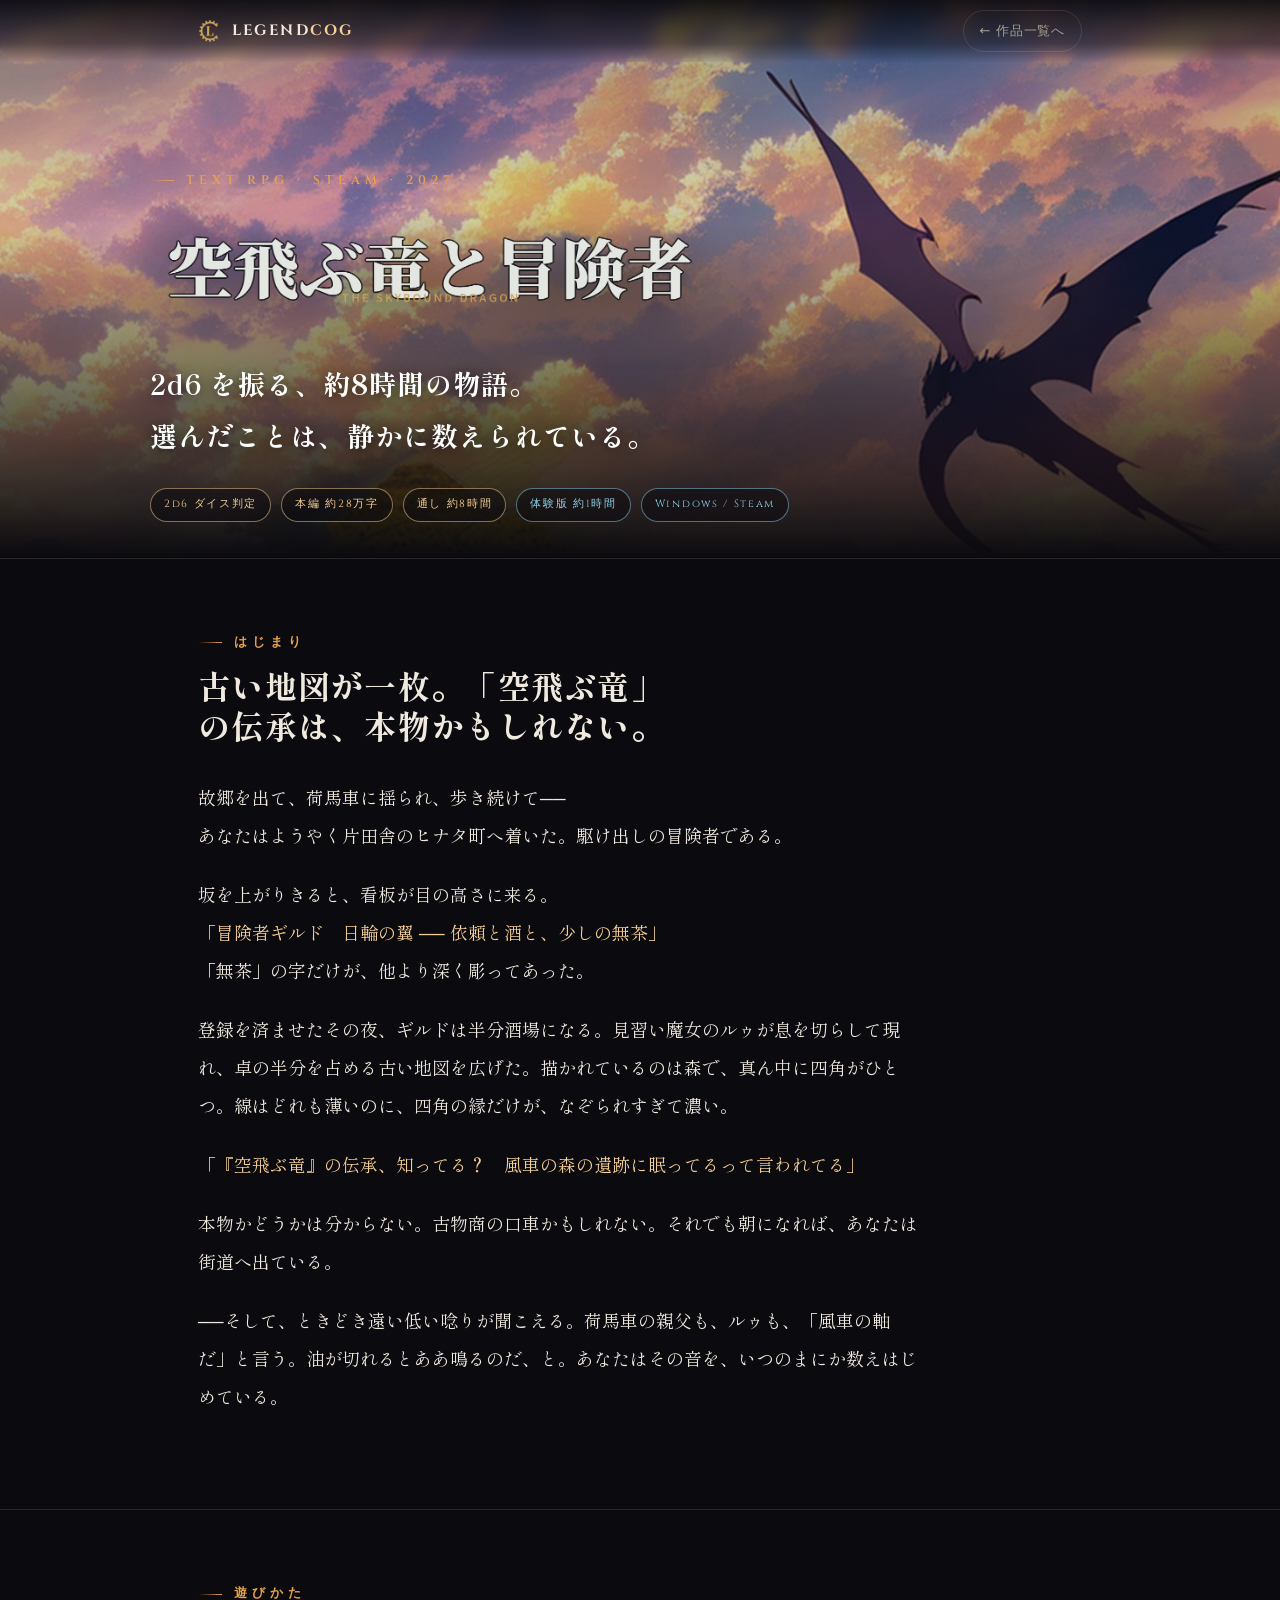
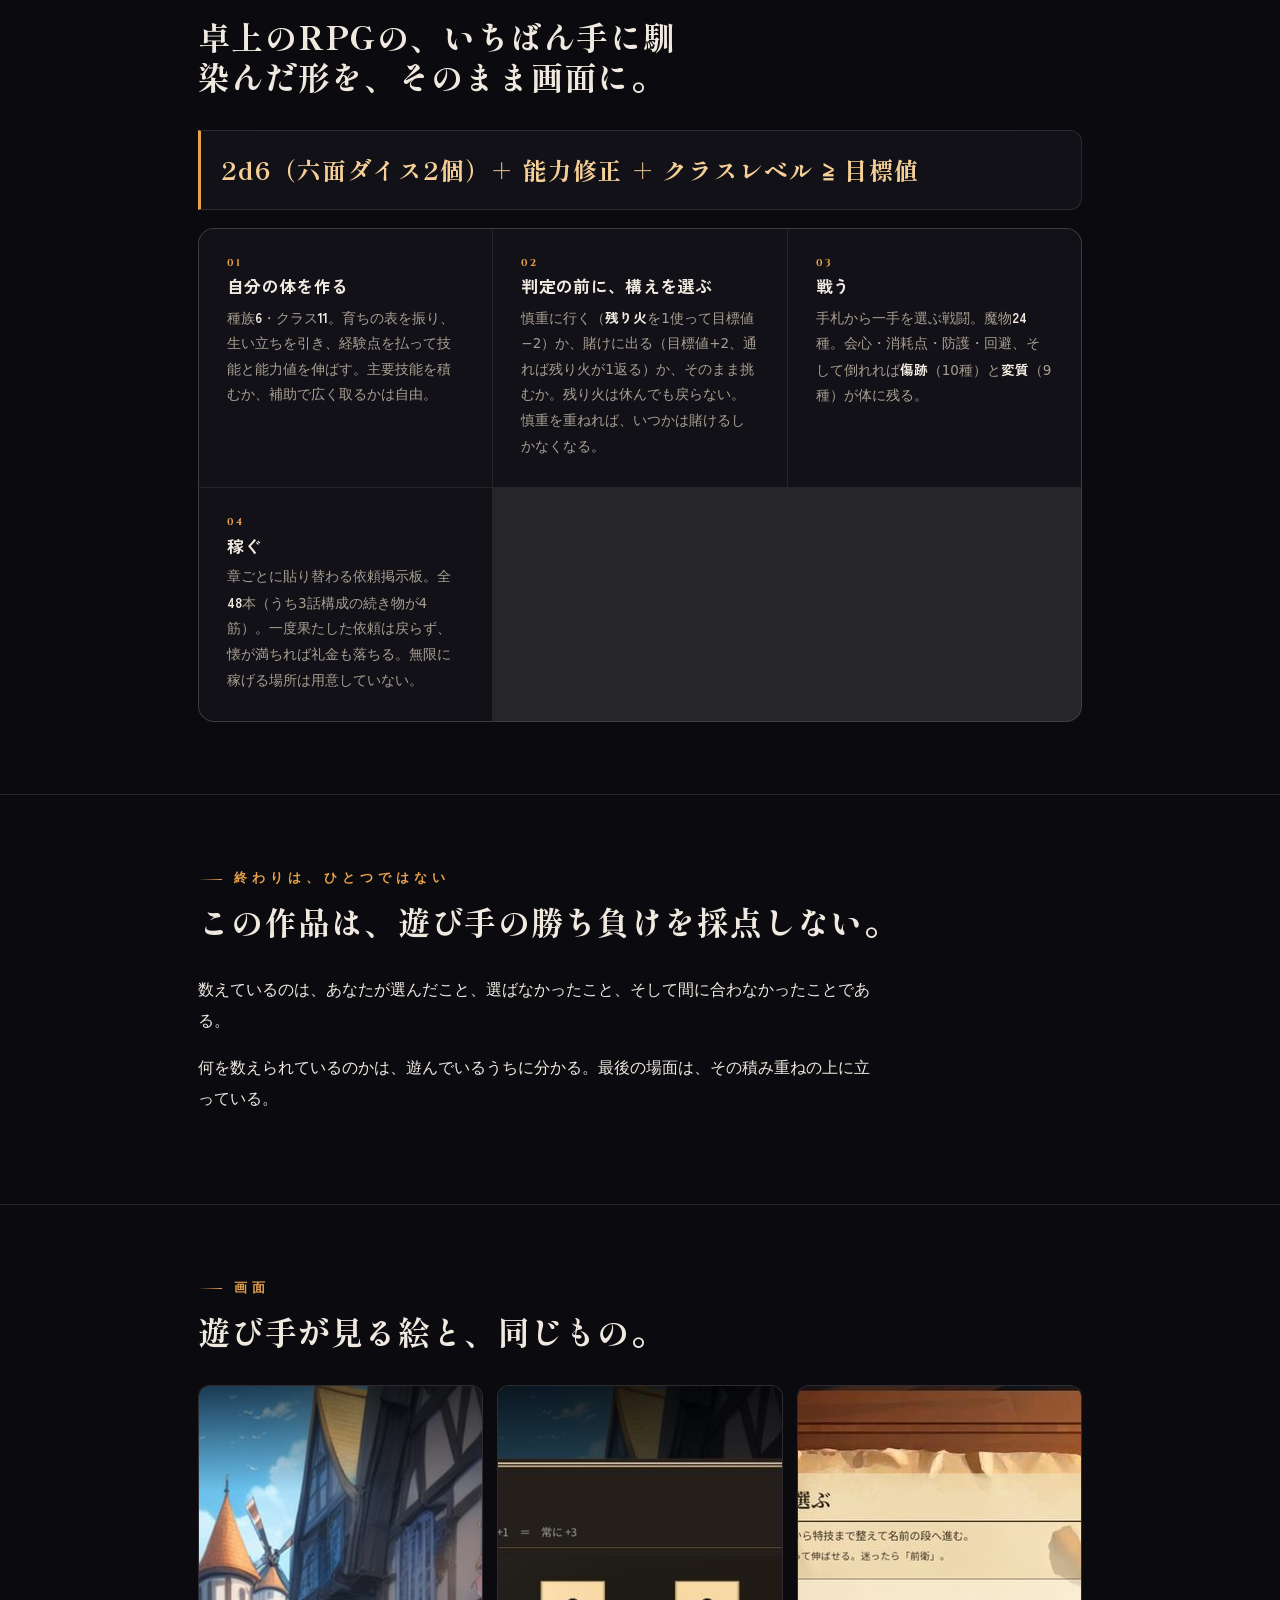
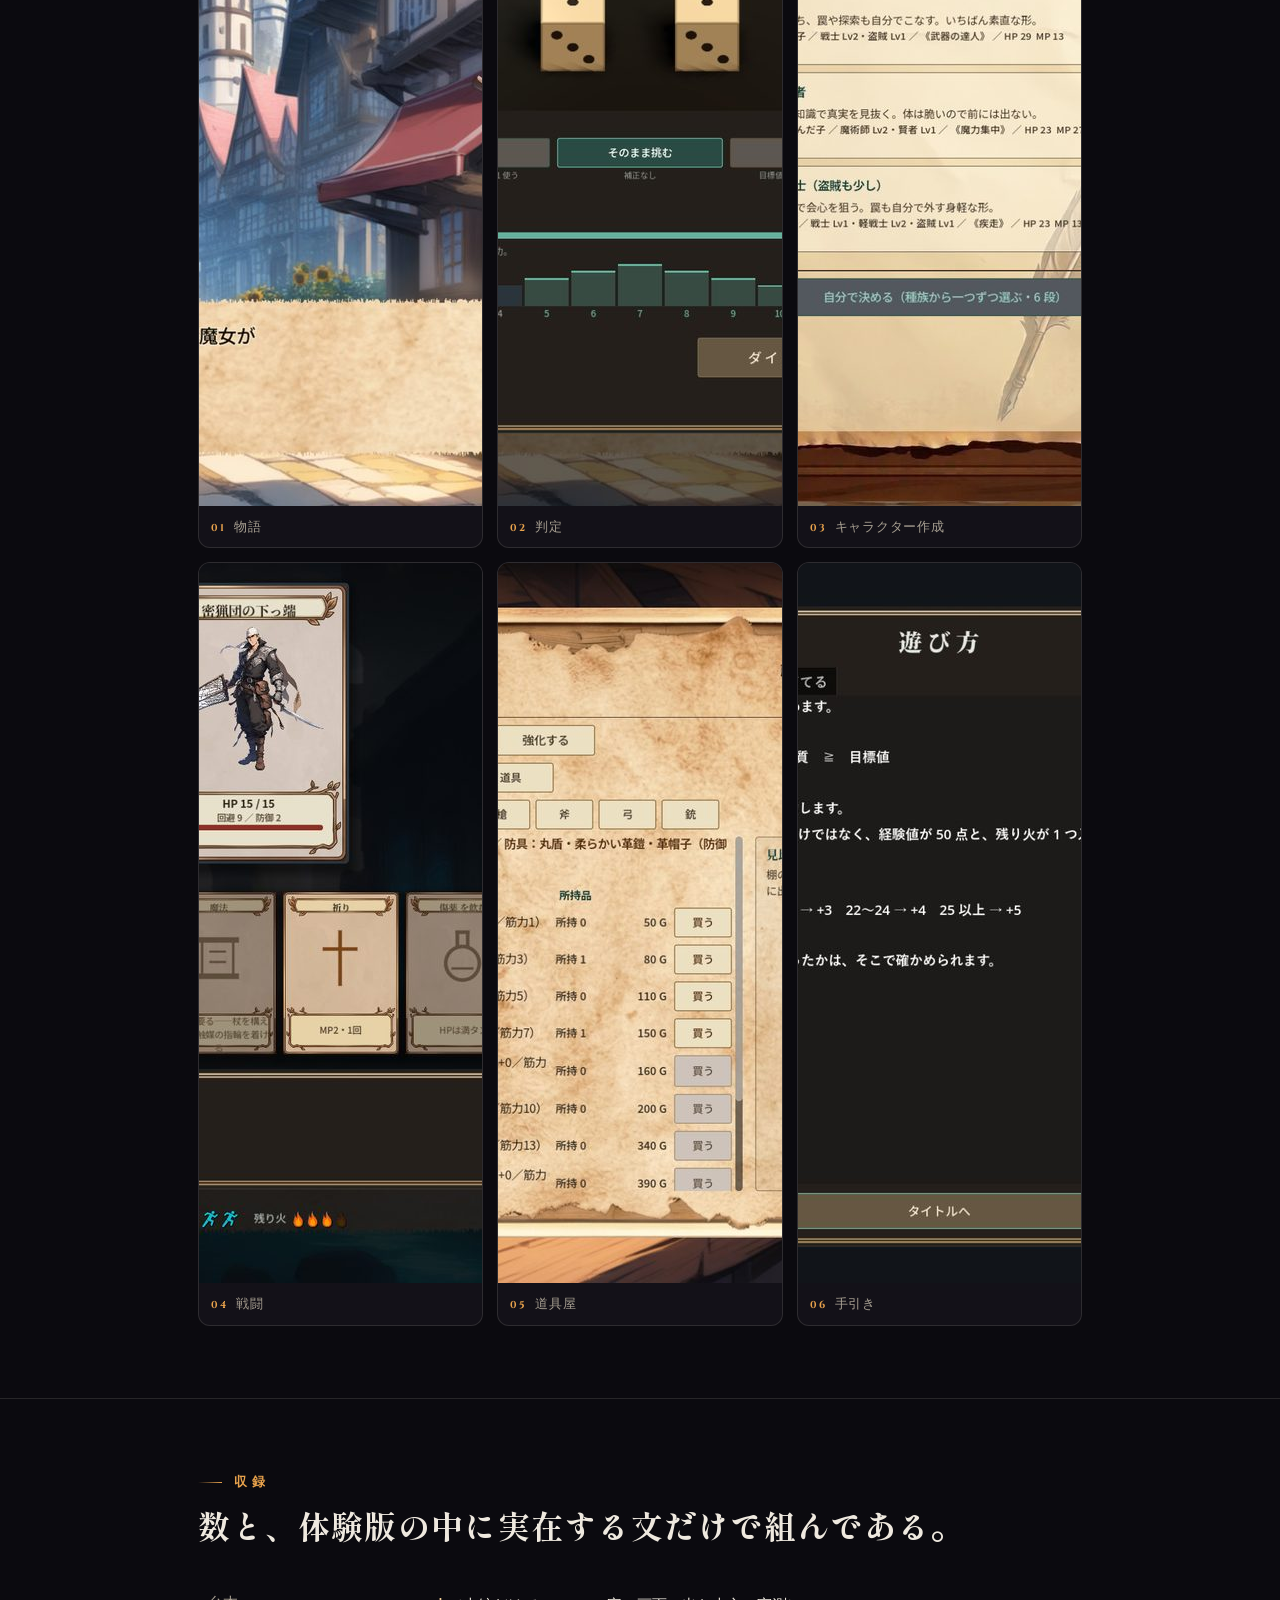
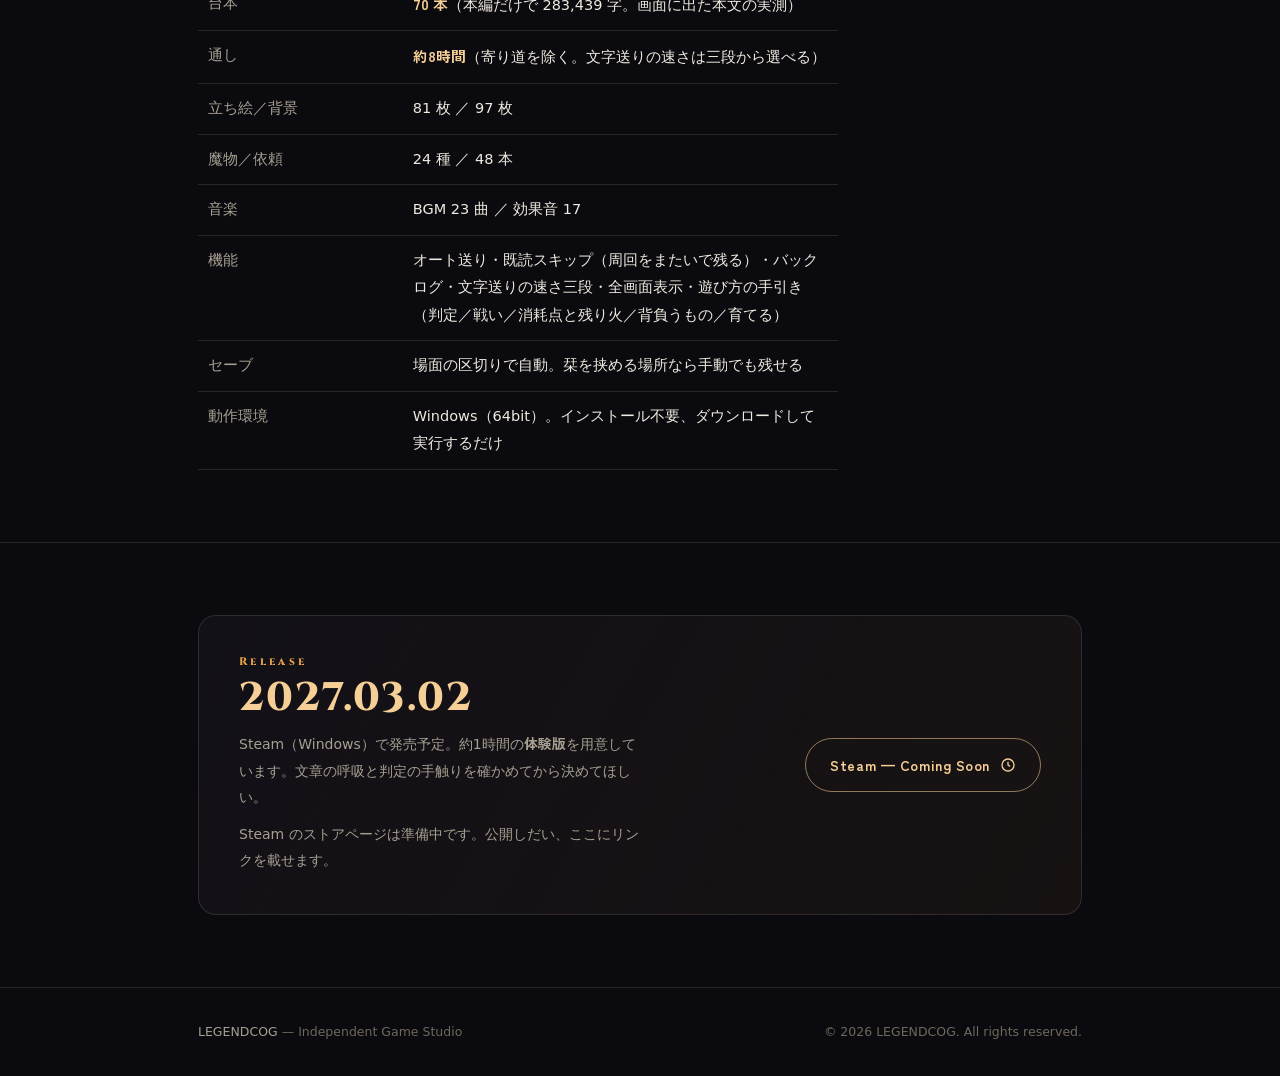
==== dragon/index.html @ fe3af1cb "『空飛ぶ竜と冒険者』の紹介ページを追加し、作品一覧の先頭に掲載 - /dragon/：Steam 向けに用意した紹介文（体験版で遊べる範囲まで）と画面写真6枚・字なしの横長絵・題字ロゴを流用した紹介ペ" ====
<!doctype html>
<html lang="ja">
<head>
<meta charset="utf-8">
<meta name="viewport" content="width=device-width,initial-scale=1,viewport-fit=cover">
<title>空飛ぶ竜と冒険者 — LEGENDCOG</title>
<meta name="description" content="2d6のダイス判定で進むテキストRPG『空飛ぶ竜と冒険者』。通し約8時間、本編だけで約28万字。終わりはひとつではない。Steam（Windows）で2027年3月2日発売予定、体験版あり。LEGENDCOG 制作。">
<meta property="og:type" content="website">
<meta property="og:site_name" content="LEGENDCOG">
<meta property="og:title" content="空飛ぶ竜と冒険者 — 2d6を振る、約8時間の物語">
<meta property="og:description" content="2d6のダイス判定で進むテキストRPG。通し約8時間、本編だけで約28万字。選んだことは、静かに数えられている。Steam で2027年3月2日発売予定。">
<meta property="og:url" content="https://legendcog.com/dragon/">
<meta property="og:image" content="https://legendcog.com/assets/dragon/capsule.jpg">
<meta property="og:image:width" content="1232">
<meta property="og:image:height" content="706">
<meta property="og:locale" content="ja_JP">
<meta name="twitter:card" content="summary_large_image">
<meta name="twitter:title" content="空飛ぶ竜と冒険者 — 2d6を振る、約8時間の物語">
<meta name="twitter:description" content="2d6のダイス判定で進むテキストRPG。通し約8時間、本編だけで約28万字。終わりはひとつではない。">
<meta name="twitter:image" content="https://legendcog.com/assets/dragon/capsule.jpg">
<meta name="theme-color" content="#0b0a0f">
<link rel="icon" type="image/png" sizes="32x32" href="../assets/favicon-32.png">
<link rel="apple-touch-icon" sizes="180x180" href="../assets/favicon-180.png">
<link rel="preconnect" href="https://fonts.googleapis.com">
<link rel="preconnect" href="https://fonts.gstatic.com" crossorigin>
<link rel="stylesheet" href="https://fonts.googleapis.com/css2?family=Cinzel:wght@600;800&family=Shippori+Mincho:wght@500;700;800&family=Zen+Kaku+Gothic+New:wght@400;500;700&display=swap">
<style>
/* ──────────────────────────────────────────────────────────────
   空飛ぶ竜と冒険者 — 紹介ページ（LEGENDCOG 公式サイトの1ページ）
   文章は Steam 向けに用意した紹介文（体験版で遊べる範囲まで。ネタバレなし）を流用。
   本体の配布・購入はここでは行わない。Steam のストアページ公開後にリンクを足す。
   ────────────────────────────────────────────────────────────── */
:root{
  color-scheme: dark;
  --bg:#0b0a0f; --bg-2:#131118; --bg-3:#1b1823;
  --fg:#efe9df; --muted:#a79f91; --faint:#6f685d;
  --line:rgba(239,233,223,.12);
  --ember:#e8a24c; --ember-soft:#f5cf96; --sky:#8fd0ea;
  --disp:"Cinzel",serif;
  --serif:"Shippori Mincho","Hiragino Mincho ProN","Yu Mincho",serif;
  --body:"Zen Kaku Gothic New","Hiragino Kaku Gothic ProN","Noto Sans JP",system-ui,sans-serif;
  --maxw:980px;
}
*{box-sizing:border-box}
html{scroll-behavior:smooth}
body{margin:0;background:var(--bg);color:var(--fg);font-family:var(--body);line-height:1.9;-webkit-font-smoothing:antialiased;overflow-x:hidden}
img{max-width:100%;display:block}
a{color:inherit;text-decoration:none}
h1,h2,h3{margin:0;line-height:1.25;text-wrap:balance}
.wrap{width:100%;max-width:var(--maxw);margin-inline:auto;padding-inline:clamp(18px,5vw,48px)}
.eyebrow{display:inline-flex;align-items:center;gap:12px;font-family:var(--disp);font-weight:600;letter-spacing:.4em;text-transform:uppercase;font-size:clamp(10.5px,1.4vw,12.5px);color:var(--ember);margin:0}
.eyebrow::before{content:"";width:24px;height:1px;background:linear-gradient(90deg,transparent,var(--ember));flex:none}

/* ナビ */
.nav{position:fixed;top:0;left:0;right:0;z-index:50;padding-top:env(safe-area-inset-top,0px);background:linear-gradient(to bottom,rgba(11,10,15,.92),rgba(11,10,15,.5) 70%,transparent);backdrop-filter:blur(8px)}
.nav-in{display:flex;align-items:center;justify-content:space-between;height:62px}
.brand{display:flex;align-items:center;gap:10px;font-family:var(--disp);font-weight:800;letter-spacing:.14em;font-size:15px}
.brand img{width:24px;height:24px;object-fit:contain}
.brand b em{font-style:normal;color:var(--ember-soft)}
.back{font-size:13px;color:var(--muted);letter-spacing:.06em;border:1px solid var(--line);border-radius:999px;padding:8px 16px;transition:.2s}
.back:hover{color:var(--fg);border-color:var(--ember)}

/* ヒーロー：字なしの横長絵の上に題名ロゴ */
.hero{position:relative;min-height:clamp(420px,62vh,640px);display:flex;align-items:flex-end;overflow:hidden;isolation:isolate}
.hero img.bg{position:absolute;inset:0;width:100%;height:100%;object-fit:cover;z-index:-2}
.hero::after{content:"";position:absolute;inset:0;z-index:-1;background:linear-gradient(180deg,rgba(11,10,15,.35),rgba(11,10,15,.15) 40%,var(--bg) 100%)}
.hero-in{padding:120px 0 36px;width:100%}
.hero .logo{width:min(560px,80vw);height:auto;margin-bottom:18px;filter:drop-shadow(0 8px 28px rgba(0,0,0,.6))}
.hero .copy{font-family:var(--serif);font-weight:700;font-size:clamp(18px,3.4vw,27px);letter-spacing:.04em;color:#fff;text-shadow:0 2px 14px rgba(0,0,0,.7);max-width:26em}
.tags{display:flex;flex-wrap:wrap;gap:10px;margin-top:18px}
.tag{font-family:var(--disp);font-size:10.5px;letter-spacing:.16em;padding:6px 13px;border-radius:999px;border:1px solid rgba(245,207,150,.5);color:var(--ember-soft);background:rgba(11,10,15,.55)}
.tag.sky{border-color:rgba(143,208,234,.5);color:var(--sky)}

/* 本文 */
section{padding-block:clamp(44px,7vw,72px)}
section + section{border-top:1px solid var(--line)}
.sec-head{display:flex;flex-direction:column;gap:10px;margin-bottom:clamp(22px,4vw,34px)}
.sec-head h2{font-family:var(--serif);font-weight:800;font-size:clamp(22px,4vw,32px);letter-spacing:.04em}
.lead{font-family:var(--serif);font-size:clamp(15.5px,2.1vw,18px);line-height:2.1;color:var(--fg);max-width:40em}
.lead p{margin:0 0 1.2em}
.lead q{quotes:"「" "」";color:var(--ember-soft)}
.prose p{margin:0 0 1.1em;color:var(--fg);max-width:42em}
.prose .note{color:var(--muted);font-size:14px}
.formula{font-family:var(--serif);font-weight:800;font-size:clamp(17px,3vw,24px);letter-spacing:.05em;color:var(--ember-soft);margin:0 0 18px;padding:16px 20px;border:1px solid var(--line);border-left:3px solid var(--ember);background:var(--bg-2);border-radius:0 12px 12px 0}
.plays{display:grid;grid-template-columns:repeat(auto-fit,minmax(230px,1fr));gap:1px;background:var(--line);border:1px solid var(--line);border-radius:16px;overflow:hidden}
.play{background:var(--bg-2);padding:clamp(20px,3vw,28px)}
.play h3{font-size:17px;font-weight:700;margin-bottom:8px;letter-spacing:.02em}
.play h3 small{display:block;font-family:var(--disp);font-size:10px;letter-spacing:.2em;color:var(--ember);margin-bottom:6px}
.play p{margin:0;color:var(--muted);font-size:13.5px}
.play b{color:var(--fg)}

/* 画面写真 */
.shots{display:grid;grid-template-columns:repeat(auto-fit,minmax(280px,1fr));gap:14px}
.shot{border:1px solid var(--line);border-radius:12px;overflow:hidden;background:var(--bg-2);transition:transform .3s,border-color .3s}
.shot:hover{transform:translateY(-3px);border-color:rgba(232,162,76,.6)}
.shot img{aspect-ratio:16/9;width:100%;object-fit:cover}
.shot figcaption{font-size:12.5px;color:var(--muted);padding:9px 12px;letter-spacing:.06em}
.shot figcaption b{font-family:var(--disp);font-size:10px;letter-spacing:.2em;color:var(--ember);margin-right:8px}

/* 収録 */
.spec{width:100%;border-collapse:collapse;font-size:14.5px;max-width:640px}
.spec th,.spec td{text-align:left;padding:11px 10px;border-bottom:1px solid var(--line);vertical-align:top}
.spec th{width:32%;color:var(--muted);font-weight:500}
.spec td b{color:var(--ember-soft)}

/* 発売 */
.release{display:grid;grid-template-columns:1fr auto;gap:24px;align-items:center;padding:clamp(24px,4vw,40px);border:1px solid var(--line);border-radius:18px;background:linear-gradient(120deg,var(--bg-2),rgba(232,162,76,.06))}
.release .date{font-family:var(--disp);font-weight:800;font-size:clamp(24px,5vw,40px);letter-spacing:.06em;color:var(--ember-soft);line-height:1.1}
.release .date small{display:block;font-size:11px;letter-spacing:.3em;color:var(--ember);margin-bottom:8px}
.release p{margin:10px 0 0;color:var(--muted);font-size:14px;max-width:46ch}
.soon{display:inline-flex;align-items:center;gap:10px;padding:13px 24px;border-radius:999px;border:1px solid rgba(245,207,150,.55);color:var(--ember-soft);font-weight:700;font-size:14px;letter-spacing:.04em;white-space:nowrap;cursor:default}
.soon svg{width:16px;height:16px}

footer{border-top:1px solid var(--line);padding-block:32px;color:var(--faint);font-size:12.5px}
.foot{display:flex;flex-wrap:wrap;justify-content:space-between;gap:12px;align-items:center}
.foot a{color:var(--muted)}
.foot a:hover{color:var(--fg)}
@media (max-width:640px){.release{grid-template-columns:1fr}.hero-in{padding-top:96px}}
@media (prefers-reduced-motion:reduce){*{transition:none!important;scroll-behavior:auto!important}}
</style>
</head>
<body>

<header class="nav"><div class="wrap nav-in">
  <a class="brand" href="../" aria-label="LEGENDCOG"><img src="../assets/logo-mark.png" alt="" aria-hidden="true"><b>LEGEND<em>COG</em></b></a>
  <a class="back" href="../#works">← 作品一覧へ</a>
</div></header>

<main>
<section class="hero" style="padding:0">
  <img class="bg" src="../assets/dragon/hero.jpg" alt="" width="1920" height="620">
  <div class="wrap hero-in">
    <p class="eyebrow">Text RPG · Steam · 2027</p>
    <img class="logo" src="../assets/dragon/logo.png" alt="空飛ぶ竜と冒険者" width="1280" height="285" style="margin-top:14px">
    <p class="copy">2d6 を振る、約8時間の物語。<br>選んだことは、静かに数えられている。</p>
    <div class="tags">
      <span class="tag">2d6 ダイス判定</span><span class="tag">本編 約28万字</span><span class="tag">通し 約8時間</span><span class="tag sky">体験版 約1時間</span><span class="tag sky">Windows / Steam</span>
    </div>
  </div>
</section>

<section id="story"><div class="wrap">
  <div class="sec-head"><p class="eyebrow">はじまり</p><h2>古い地図が一枚。「空飛ぶ竜」の伝承は、本物かもしれない。</h2></div>
  <div class="lead">
    <p>故郷を出て、荷馬車に揺られ、歩き続けて──<br>あなたはようやく片田舎のヒナタ町へ着いた。駆け出しの冒険者である。</p>
    <p>坂を上がりきると、看板が目の高さに来る。<br><q>冒険者ギルド　日輪の翼 ── 依頼と酒と、少しの無茶</q><br>「無茶」の字だけが、他より深く彫ってあった。</p>
    <p>登録を済ませたその夜、ギルドは半分酒場になる。見習い魔女のルゥが息を切らして現れ、卓の半分を占める古い地図を広げた。描かれているのは森で、真ん中に四角がひとつ。線はどれも薄いのに、四角の縁だけが、なぞられすぎて濃い。</p>
    <p><q>『空飛ぶ竜』の伝承、知ってる？　風車の森の遺跡に眠ってるって言われてる</q></p>
    <p>本物かどうかは分からない。古物商の口車かもしれない。それでも朝になれば、あなたは街道へ出ている。</p>
    <p>──そして、ときどき遠い低い唸りが聞こえる。荷馬車の親父も、ルゥも、「風車の軸だ」と言う。油が切れるとああ鳴るのだ、と。あなたはその音を、いつのまにか数えはじめている。</p>
  </div>
</div></section>

<section id="play"><div class="wrap">
  <div class="sec-head"><p class="eyebrow">遊びかた</p><h2>卓上のRPGの、いちばん手に馴染んだ形を、そのまま画面に。</h2></div>
  <p class="formula">2d6（六面ダイス2個）＋ 能力修正 ＋ クラスレベル ≧ 目標値</p>
  <div class="plays">
    <div class="play"><h3><small>01</small>自分の体を作る</h3><p>種族<b>6</b>・クラス<b>11</b>。育ちの表を振り、生い立ちを引き、経験点を払って技能と能力値を伸ばす。主要技能を積むか、補助で広く取るかは自由。</p></div>
    <div class="play"><h3><small>02</small>判定の前に、構えを選ぶ</h3><p>慎重に行く（<b>残り火</b>を1使って目標値−2）か、賭けに出る（目標値+2、通れば残り火が1返る）か、そのまま挑むか。残り火は休んでも戻らない。慎重を重ねれば、いつかは賭けるしかなくなる。</p></div>
    <div class="play"><h3><small>03</small>戦う</h3><p>手札から一手を選ぶ戦闘。魔物<b>24</b>種。会心・消耗点・防護・回避、そして倒れれば<b>傷跡</b>（10種）と<b>変質</b>（9種）が体に残る。</p></div>
    <div class="play"><h3><small>04</small>稼ぐ</h3><p>章ごとに貼り替わる依頼掲示板。全<b>48</b>本（うち3話構成の続き物が4筋）。一度果たした依頼は戻らず、懐が満ちれば礼金も落ちる。無限に稼げる場所は用意していない。</p></div>
  </div>
</div></section>

<section id="ending"><div class="wrap">
  <div class="sec-head"><p class="eyebrow">終わりは、ひとつではない</p><h2>この作品は、遊び手の勝ち負けを採点しない。</h2></div>
  <div class="prose">
    <p>数えているのは、あなたが選んだこと、選ばなかったこと、そして間に合わなかったことである。</p>
    <p>何を数えられているのかは、遊んでいるうちに分かる。最後の場面は、その積み重ねの上に立っている。</p>
  </div>
</div></section>

<section id="shots"><div class="wrap">
  <div class="sec-head"><p class="eyebrow">画面</p><h2>遊び手が見る絵と、同じもの。</h2></div>
  <div class="shots">
    <figure class="shot" style="margin:0"><img src="../assets/dragon/shot2.jpg" alt="物語の画面" loading="lazy" width="1280" height="720"><figcaption><b>01</b>物語</figcaption></figure>
    <figure class="shot" style="margin:0"><img src="../assets/dragon/shot3.jpg" alt="判定の画面" loading="lazy" width="1280" height="720"><figcaption><b>02</b>判定</figcaption></figure>
    <figure class="shot" style="margin:0"><img src="../assets/dragon/shot4.jpg" alt="キャラクター作成の画面" loading="lazy" width="1280" height="720"><figcaption><b>03</b>キャラクター作成</figcaption></figure>
    <figure class="shot" style="margin:0"><img src="../assets/dragon/shot5.jpg" alt="戦闘の画面" loading="lazy" width="1280" height="720"><figcaption><b>04</b>戦闘</figcaption></figure>
    <figure class="shot" style="margin:0"><img src="../assets/dragon/shot6.jpg" alt="道具屋の画面" loading="lazy" width="1280" height="720"><figcaption><b>05</b>道具屋</figcaption></figure>
    <figure class="shot" style="margin:0"><img src="../assets/dragon/shot7.jpg" alt="遊び方の手引きの画面" loading="lazy" width="1280" height="720"><figcaption><b>06</b>手引き</figcaption></figure>
  </div>
</div></section>

<section id="spec"><div class="wrap">
  <div class="sec-head"><p class="eyebrow">収録</p><h2>数と、体験版の中に実在する文だけで組んである。</h2></div>
  <table class="spec">
    <tr><th>台本</th><td><b>70 本</b>（本編だけで 283,439 字。画面に出た本文の実測）</td></tr>
    <tr><th>通し</th><td><b>約8時間</b>（寄り道を除く。文字送りの速さは三段から選べる）</td></tr>
    <tr><th>立ち絵／背景</th><td>81 枚 ／ 97 枚</td></tr>
    <tr><th>魔物／依頼</th><td>24 種 ／ 48 本</td></tr>
    <tr><th>音楽</th><td>BGM 23 曲 ／ 効果音 17</td></tr>
    <tr><th>機能</th><td>オート送り・既読スキップ（周回をまたいで残る）・バックログ・文字送りの速さ三段・全画面表示・遊び方の手引き（判定／戦い／消耗点と残り火／背負うもの／育てる）</td></tr>
    <tr><th>セーブ</th><td>場面の区切りで自動。栞を挟める場所なら手動でも残せる</td></tr>
    <tr><th>動作環境</th><td>Windows（64bit）。インストール不要、ダウンロードして実行するだけ</td></tr>
  </table>
</div></section>

<section id="release"><div class="wrap">
  <div class="release">
    <div>
      <div class="date"><small>Release</small>2027.03.02</div>
      <p>Steam（Windows）で発売予定。約1時間の<b>体験版</b>を用意しています。文章の呼吸と判定の手触りを確かめてから決めてほしい。</p>
      <p>Steam のストアページは準備中です。公開しだい、ここにリンクを載せます。</p>
    </div>
    <span class="soon">Steam — Coming Soon <svg viewBox="0 0 24 24" fill="none" stroke="currentColor" stroke-width="2"><circle cx="12" cy="12" r="9"/><path d="M12 7v5l3 2"/></svg></span>
  </div>
</div></section>
</main>

<footer><div class="wrap foot">
  <span><a href="../">LEGENDCOG</a> — Independent Game Studio</span>
  <span>© 2026 LEGENDCOG. All rights reserved.</span>
</div></footer>

</body>
</html>
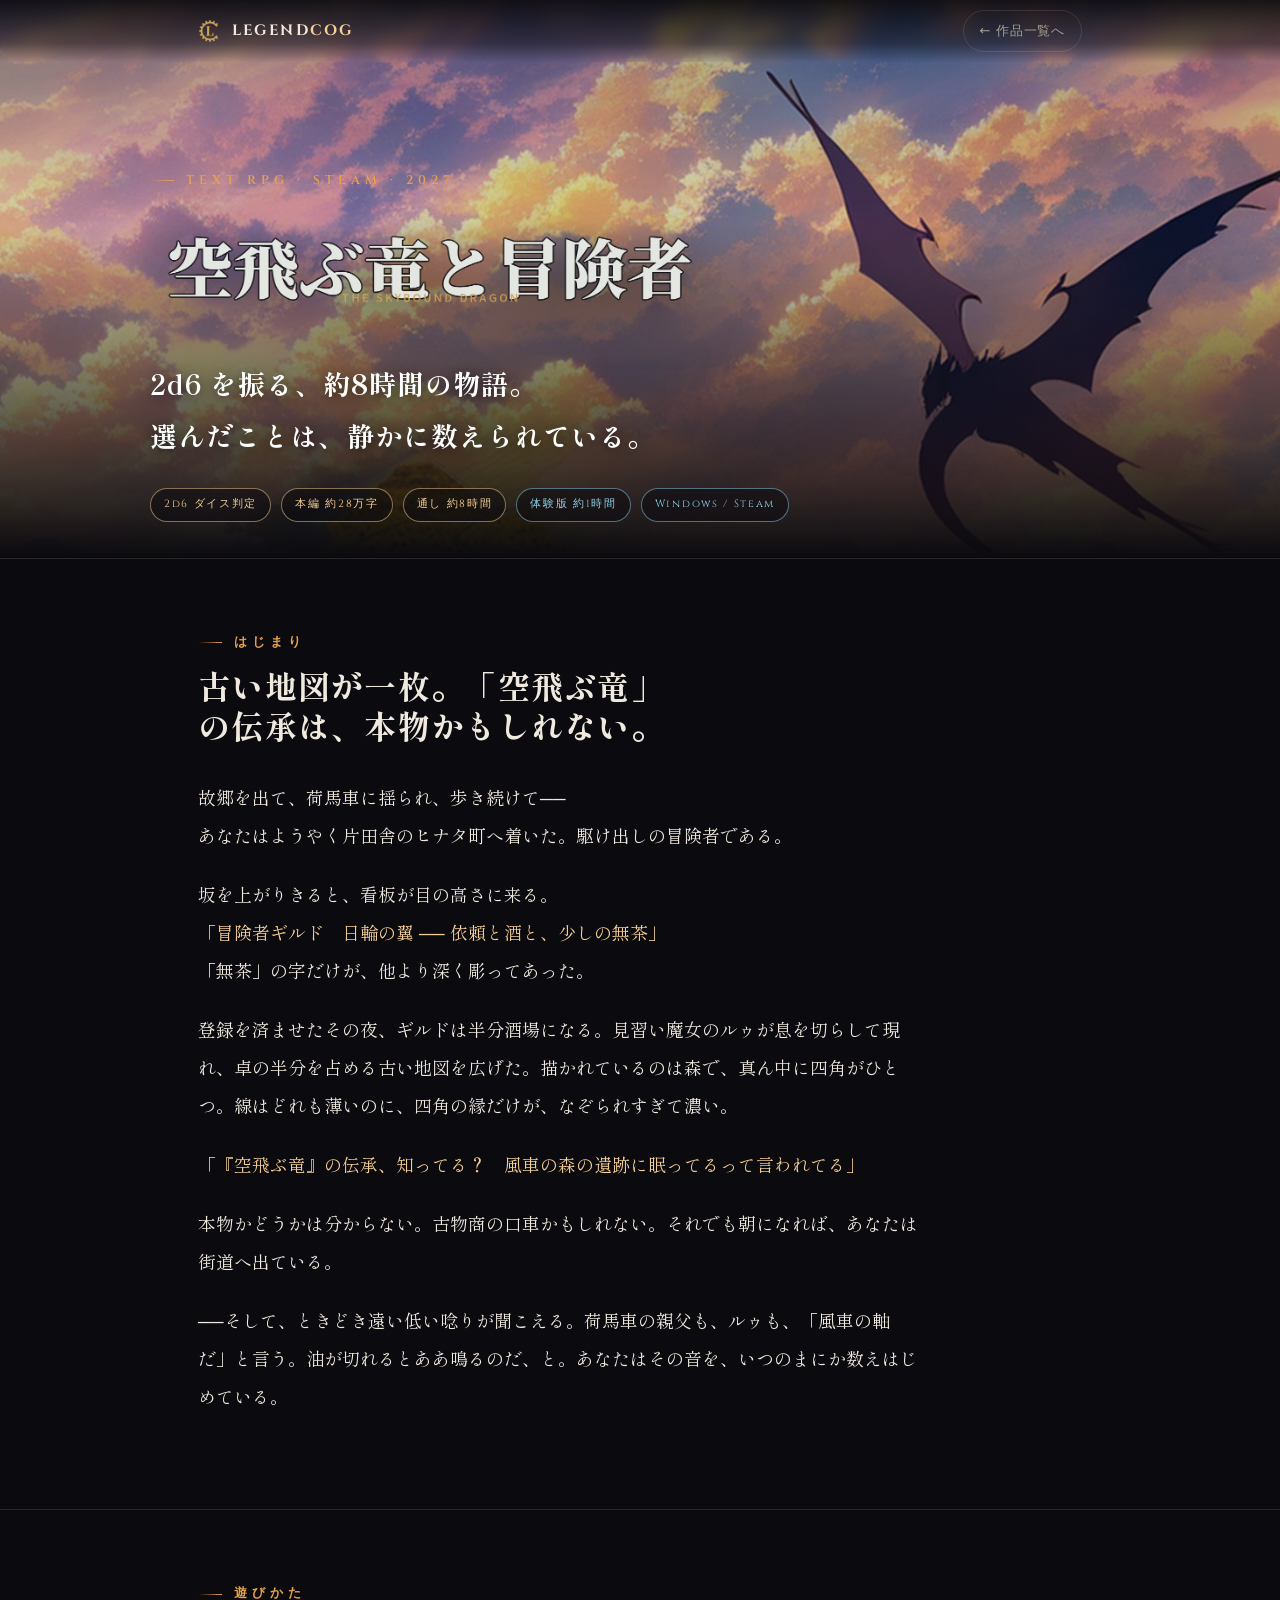
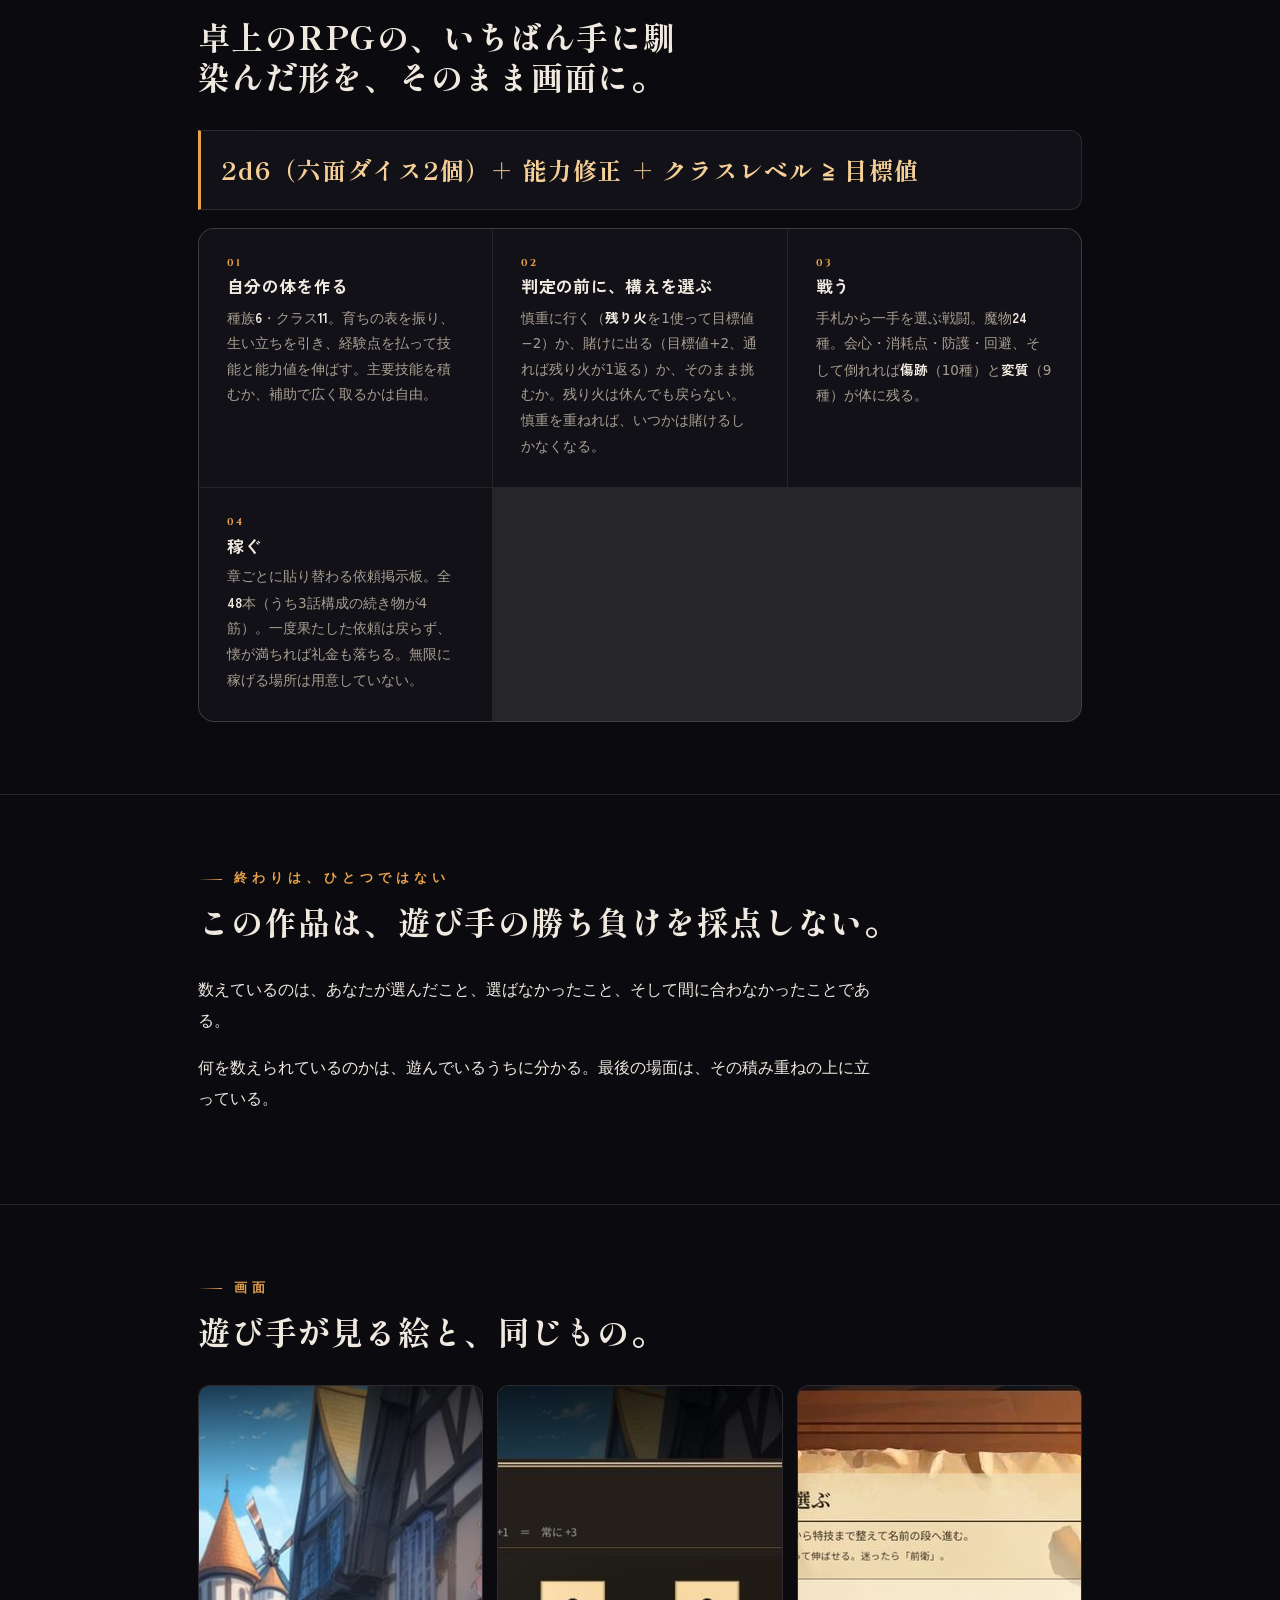
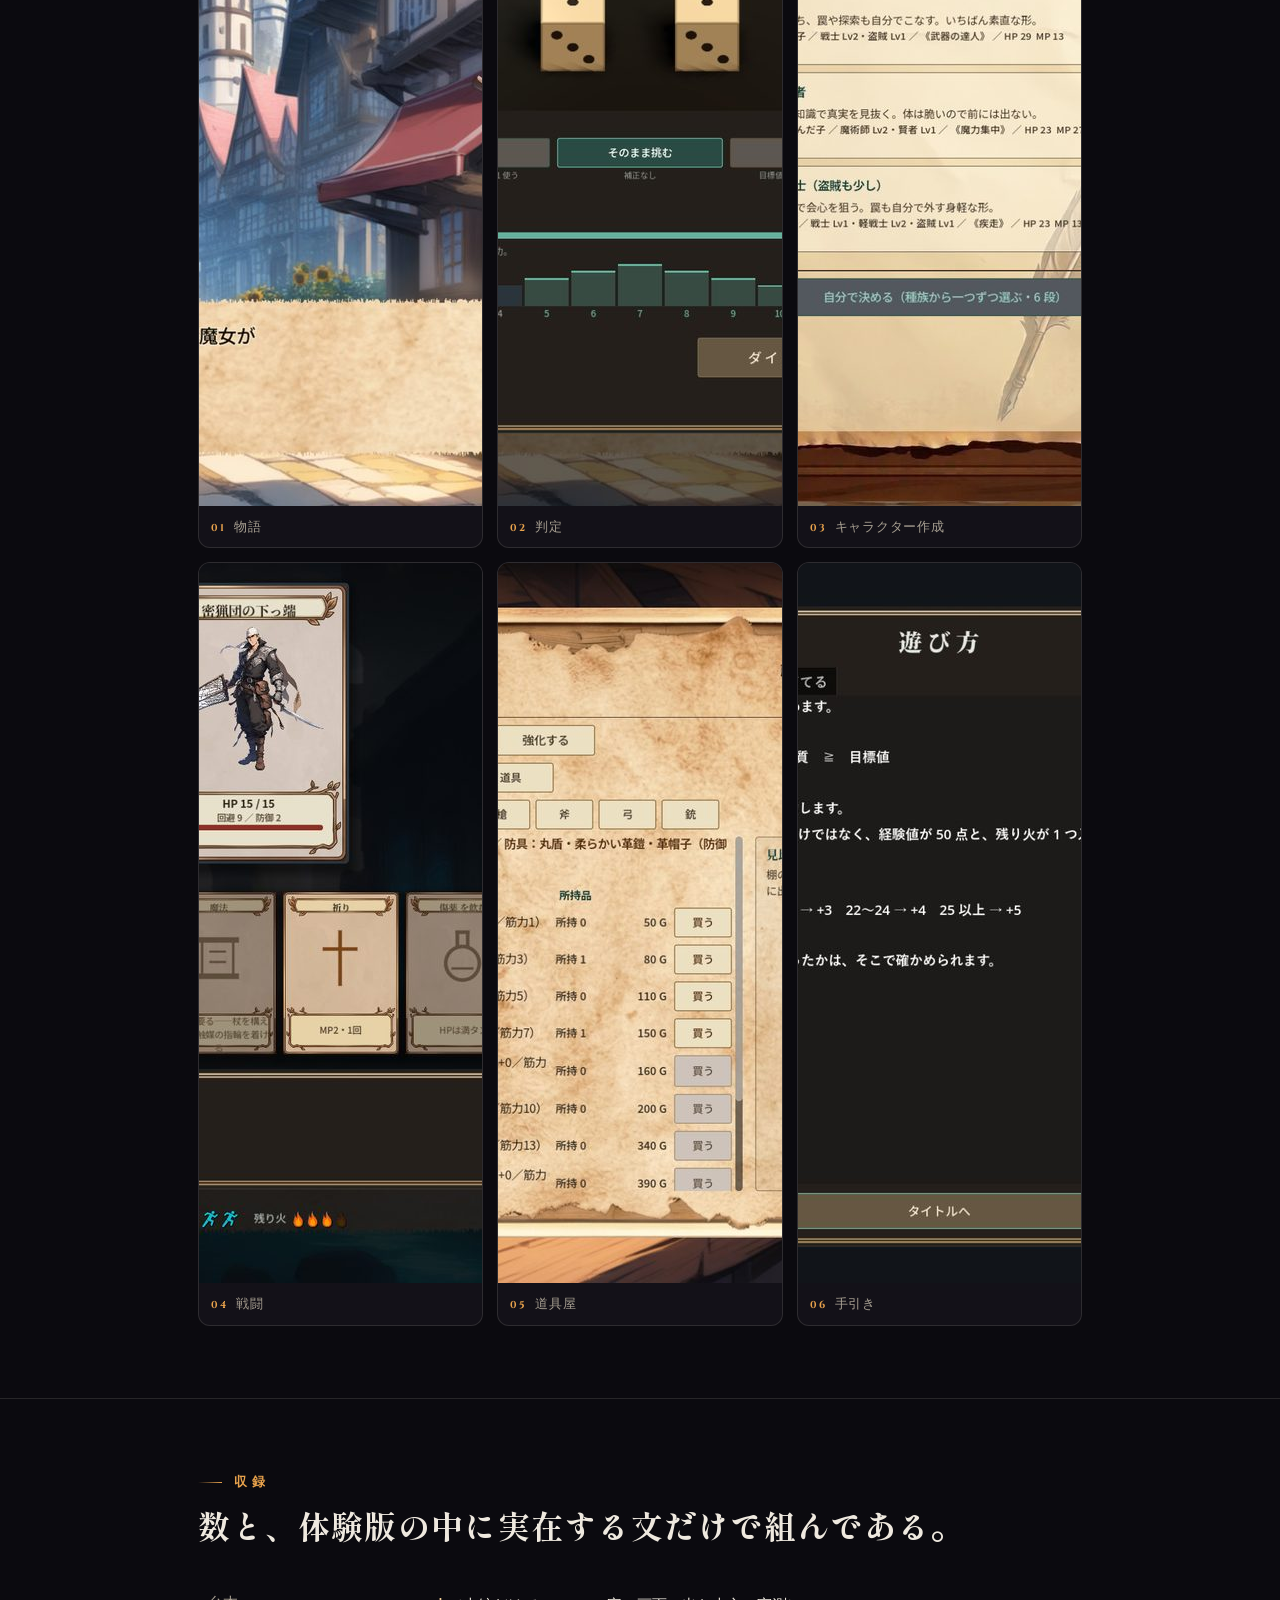
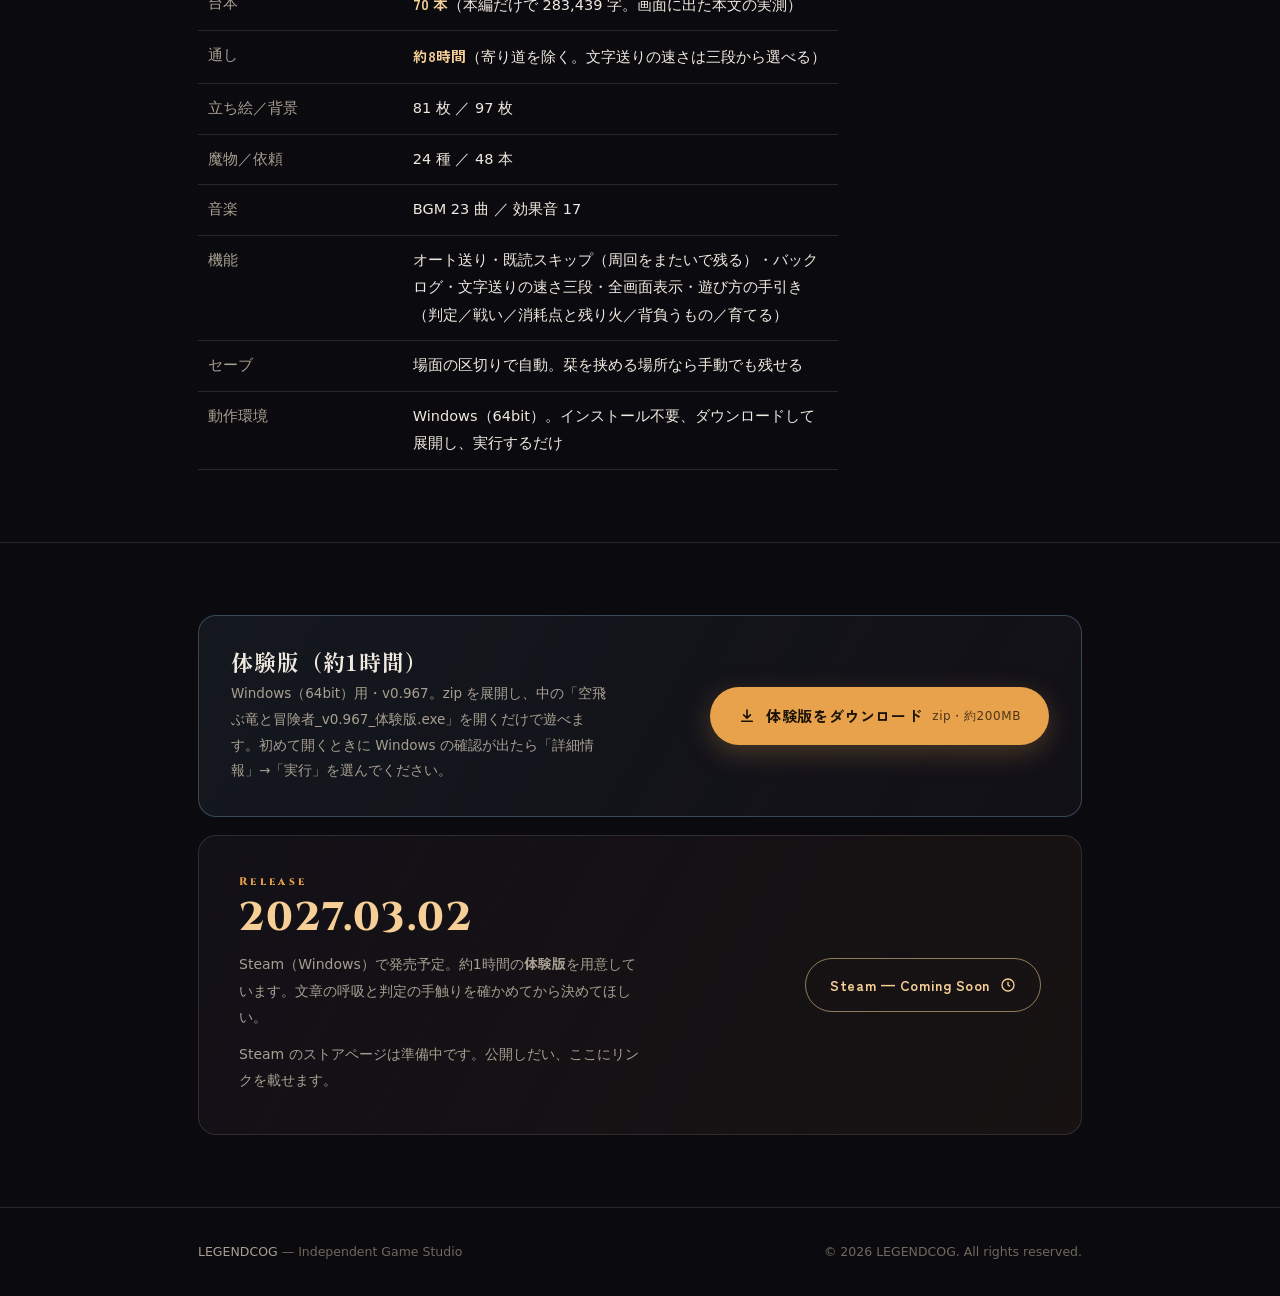
==== commit 4218c5b7: "『空飛ぶ竜と冒険者』の紹介ページに体験版のダウンロードボタン（GitHub のリリースから配布）と、表示・ボタンの回数を数える仕掛けを追加 Co-Authored-By: Claude Opus 5." ====
--- a/dragon/index.html
+++ b/dragon/index.html
@@ -28,7 +28,9 @@
 /* ──────────────────────────────────────────────────────────────
    空飛ぶ竜と冒険者 — 紹介ページ（LEGENDCOG 公式サイトの1ページ）
    文章は Steam 向けに用意した紹介文（体験版で遊べる範囲まで。ネタバレなし）を流用。
-   本体の配布・購入はここでは行わない。Steam のストアページ公開後にリンクを足す。
+   体験版だけここから配る（ファイルは GitHub のリリースに置く。100MB を超えるのでサイトには置けない）。
+   本体の購入は Steam のストアページ公開後にリンクを足す。
+   表示とボタンの回数は SIDERA VEIL のサーバーが数える（server/sitestats.py。運営画面は /admin/dragon）。
    ────────────────────────────────────────────────────────────── */
 :root{
   color-scheme: dark;
@@ -111,11 +113,21 @@
 .soon{display:inline-flex;align-items:center;gap:10px;padding:13px 24px;border-radius:999px;border:1px solid rgba(245,207,150,.55);color:var(--ember-soft);font-weight:700;font-size:14px;letter-spacing:.04em;white-space:nowrap;cursor:default}
 .soon svg{width:16px;height:16px}
 
+/* 体験版 */
+.trial{display:flex;flex-wrap:wrap;align-items:center;justify-content:space-between;gap:18px 28px;margin-bottom:18px;padding:clamp(22px,3.5vw,32px);border:1px solid rgba(143,208,234,.28);border-radius:18px;background:linear-gradient(120deg,rgba(143,208,234,.07),var(--bg-2))}
+.trial h3{font-family:var(--serif);font-weight:800;font-size:clamp(18px,3vw,22px);letter-spacing:.04em;margin-bottom:6px}
+.trial p{margin:0;color:var(--muted);font-size:13.5px;max-width:44ch}
+.dl{display:inline-flex;align-items:center;gap:10px;padding:15px 28px;border-radius:999px;background:var(--ember);color:#1a1206;font-weight:700;font-size:15px;letter-spacing:.04em;white-space:nowrap;box-shadow:0 8px 26px rgba(232,162,76,.25);transition:transform .2s,filter .2s}
+.dl:hover{transform:translateY(-2px);filter:brightness(1.07)}
+.dl:focus-visible{outline:2px solid var(--ember-soft);outline-offset:3px}
+.dl svg{width:18px;height:18px}
+.dl small{font-weight:500;font-size:12px;opacity:.75}
+
 footer{border-top:1px solid var(--line);padding-block:32px;color:var(--faint);font-size:12.5px}
 .foot{display:flex;flex-wrap:wrap;justify-content:space-between;gap:12px;align-items:center}
 .foot a{color:var(--muted)}
 .foot a:hover{color:var(--fg)}
-@media (max-width:640px){.release{grid-template-columns:1fr}.hero-in{padding-top:96px}}
+@media (max-width:640px){.release{grid-template-columns:1fr}.hero-in{padding-top:96px}.dl{width:100%;justify-content:center;flex-wrap:wrap;gap:4px 10px;padding:14px 18px}}
 @media (prefers-reduced-motion:reduce){*{transition:none!important;scroll-behavior:auto!important}}
 </style>
 </head>
@@ -192,11 +204,21 @@
     <tr><th>音楽</th><td>BGM 23 曲 ／ 効果音 17</td></tr>
     <tr><th>機能</th><td>オート送り・既読スキップ（周回をまたいで残る）・バックログ・文字送りの速さ三段・全画面表示・遊び方の手引き（判定／戦い／消耗点と残り火／背負うもの／育てる）</td></tr>
     <tr><th>セーブ</th><td>場面の区切りで自動。栞を挟める場所なら手動でも残せる</td></tr>
-    <tr><th>動作環境</th><td>Windows（64bit）。インストール不要、ダウンロードして実行するだけ</td></tr>
+    <tr><th>動作環境</th><td>Windows（64bit）。インストール不要、ダウンロードして展開し、実行するだけ</td></tr>
   </table>
 </div></section>
 
 <section id="release"><div class="wrap">
+  <div class="trial" id="trial">
+    <div>
+      <h3>体験版（約1時間）</h3>
+      <p>Windows（64bit）用・v0.967。zip を展開し、中の「空飛ぶ竜と冒険者_v0.967_体験版.exe」を開くだけで遊べます。初めて開くときに Windows の確認が出たら「詳細情報」→「実行」を選んでください。</p>
+    </div>
+    <a class="dl" id="dlTrial" href="https://github.com/legendcog/legendcog.github.io/releases/download/dragon-trial-v0.967/SoraTobuRyu_Trial_v0.967.zip" download>
+      <svg viewBox="0 0 24 24" fill="none" stroke="currentColor" stroke-width="2.2" stroke-linecap="round" stroke-linejoin="round" aria-hidden="true"><path d="M12 4v11m0 0l-4.5-4.5M12 15l4.5-4.5M5 19h14"/></svg>
+      体験版をダウンロード <small>zip・約200MB</small>
+    </a>
+  </div>
   <div class="release">
     <div>
       <div class="date"><small>Release</small>2027.03.02</div>
@@ -213,5 +235,31 @@
   <span>© 2026 LEGENDCOG. All rights reserved.</span>
 </div></footer>
 
+<script>
+// 表示とダウンロードボタンの回数を数える（SIDERA VEIL のサーバーへ。IP アドレスや端末の情報は保存しない）。
+// 運営の端末は ?nocount=1 を一度開くと数えない（?nocount=0 で戻す）。
+(function () {
+  'use strict';
+  var API = 'https://sideraveil.onrender.com/api/site/hit';
+  var store = function (k, v) { try { if (v === undefined) return localStorage.getItem(k); if (v === null) localStorage.removeItem(k); else localStorage.setItem(k, v); } catch (e) { return null; } };
+  var m = /[?&]nocount=([01])/.exec(location.search);
+  if (m) store('lc-nocount', m[1] === '1' ? '1' : null);
+  if (store('lc-nocount') === '1') return;
+  function send(kind, first) {
+    var body = JSON.stringify({ page: 'dragon', kind: kind, first: !!first });
+    try {
+      if (navigator.sendBeacon && navigator.sendBeacon(API, new Blob([body], { type: 'text/plain' }))) return;
+    } catch (e) { /* 下で送り直す */ }
+    try { fetch(API, { method: 'POST', body: body, mode: 'no-cors', keepalive: true, headers: { 'Content-Type': 'text/plain' } }); } catch (e) { /* 数え損ねてもページはそのまま */ }
+  }
+  var day = new Date(Date.now() + 9 * 3600 * 1000).toISOString().slice(0, 10);   // 日本時間の日付
+  var first = store('lc-dragon-day') !== day;
+  store('lc-dragon-day', day);
+  send('view', first);
+  var btn = document.getElementById('dlTrial');
+  if (btn) btn.addEventListener('click', function () { send('dl'); });
+})();
+</script>
+
 </body>
 </html>
